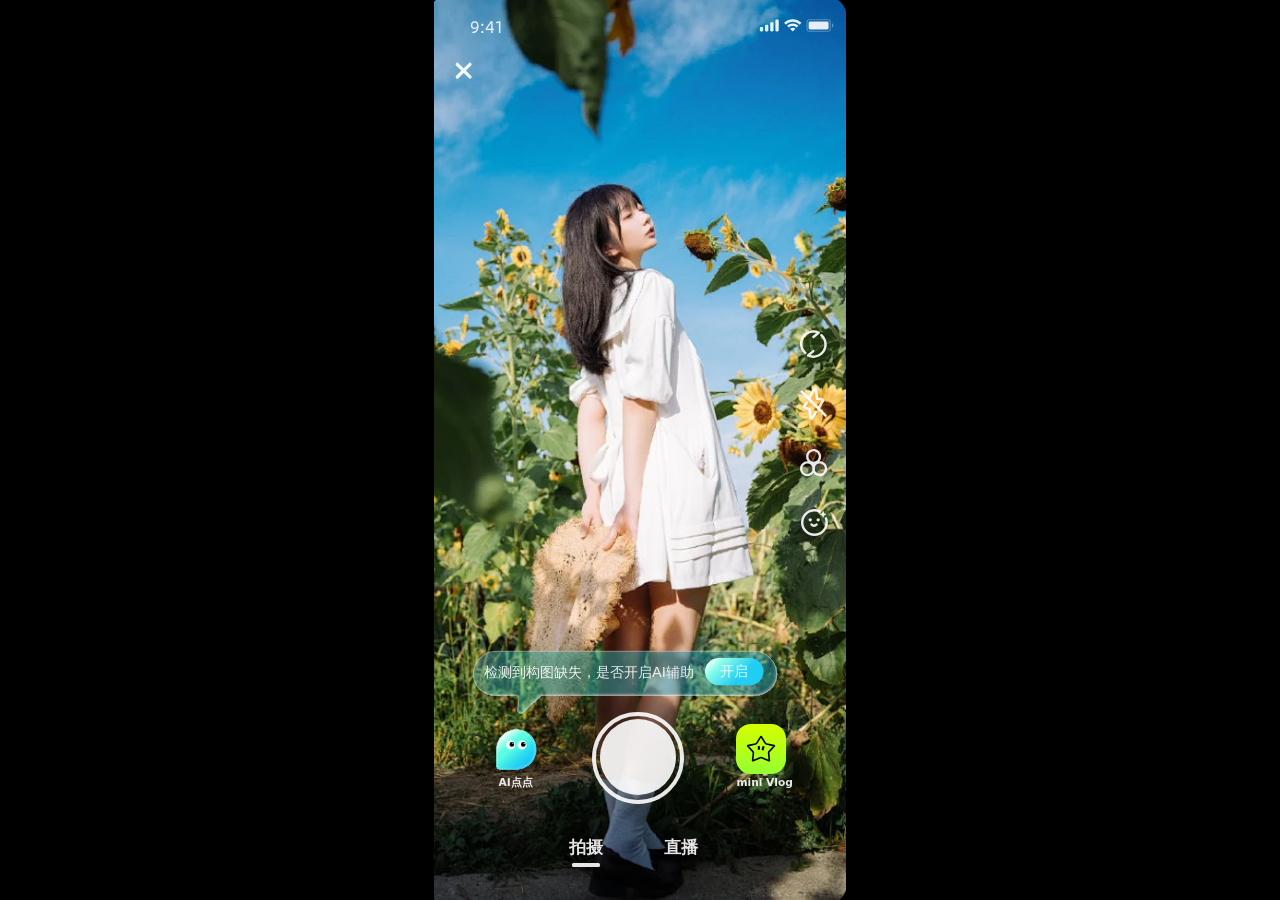
==== index.html @ e1fc2f05 "AI 点点移动端交互 Demo：拍摄构图辅助 + 视频封面编辑" ====
<!doctype html>
<html lang="zh-CN">
<head>
<meta charset="UTF-8" />
<meta name="viewport" content="width=device-width, initial-scale=1, viewport-fit=cover" />
<meta name="theme-color" content="#111918" />
<meta name="description" content="AI 点点，来自实际 Figma 设计的移动端构图辅助交互 Demo。" />
<title>AI 点点 · 把这一刻拍好</title>
<link rel="icon" href="./assets/icons/19-98.svg" type="image/svg+xml" />
<link rel="stylesheet" href="./src/styles/tokens.css" />
<link rel="stylesheet" href="./src/styles/app.css" />
<link rel="stylesheet" href="./src/styles/camera-design.css" />
<link rel="stylesheet" href="./src/styles/assist-design.css" />
<link rel="preload" href="./assets/figma/a25063dc1590114d04b2432fc040241452d833d8.png" as="image" />
<script type="module" src="./src/entry.js"></script>
<link rel="stylesheet" href="./src/styles/video-editor.css" />
</head>
<body>
<main id="app" class="camera-app" aria-label="AI 点点拍摄 Demo">
<div id="viewfinder" class="viewfinder">
<div id="scene-frame-outer" class="scene-frame"><div id="scene-frame-inner" class="scene-frame"><img id="scene" class="scene" src="./assets/figma/a25063dc1590114d04b2432fc040241452d833d8.png" alt="预置取景画面：向日葵花田中的白裙人物" />
<video id="camera-video" class="camera-video" autoplay muted playsinline hidden></video>
</div></div>
<div id="guide-layer" class="guide-layer" aria-hidden="true"></div>
<div id="scan-layer" class="scan-layer" aria-hidden="true" hidden></div>
</div>
<div id="ui" class="camera-ui"></div>
<div id="sheet-root"></div>
<div id="toast" class="toast" role="status" aria-live="polite"></div>
<div id="flash" class="capture-flash" hidden></div>
</main>
<noscript>此交互 Demo 需要启用 JavaScript。</noscript>
</body>
</html>
---- src/styles/tokens.css ----
:root {
 color-scheme:dark;
 --color-bg:#101413; --panel:#1a1a1a; --panel-raised:#282828;
 --text:#ffffffe5; --muted:#ffffff99; --subtle:#8d9390;
 --mint:#5afce2; --cyan:#1bc7f4;
 --ai-gradient:linear-gradient(135deg,#effff9 0%,#5afce2 38%,#30dded 65%,#0fbaf9 100%);
 --bubble-gradient:linear-gradient(108deg,#d6fef554 0%,#4af0e659 28%,#1bc7f459 100%);
 --safe-top:env(safe-area-inset-top,0px); --safe-bottom:env(safe-area-inset-bottom,0px);
 --font:"Alibaba PuHuiTi 2.0","PingFang SC","Microsoft YaHei",system-ui,sans-serif;
}
---- src/styles/app.css ----
*{box-sizing:border-box}html,body{margin:0;width:100%;height:100%;overflow:hidden;background:var(--color-bg);color:var(--text);font-family:var(--font);-webkit-font-smoothing:antialiased}
body{display:grid;place-items:center;background:#000}
button,a,input{-webkit-tap-highlight-color:transparent}button{font:inherit;color:inherit;cursor:pointer;border:0;background:none;touch-action:manipulation;user-select:none}button:disabled{opacity:.35;cursor:default}button:active:not(:disabled){filter:brightness(.84);transform:scale(.96)}button:focus-visible,a:focus-visible,input:focus-visible{outline:2px solid var(--mint);outline-offset:4px}a{color:inherit}button svg{flex-shrink:0;vertical-align:middle}button{transition:background .15s,opacity .15s,transform .15s}img{display:block}h1,h2,p{margin:0}button[hidden],[hidden]{display:none!important}
h1{font-size:52px;line-height:1.48;letter-spacing:2px;font-weight:500}

.round-button{width:44px;height:44px;display:grid;place-items:center;border-radius:50%;flex-shrink:0}


.asset-icon{display:inline-flex;position:relative;align-items:center;justify-content:center}.asset-icon img{flex-shrink:0}.ai-asset{width:44px;height:44px}.ai-asset img{transform:scale(1.45);width:27px;height:27px}.filter-asset img,.beauty-asset img{transform:scale(1.4);width:18px;height:18px}.vlog-asset{width:48px;height:48px}.vlog-asset img{width:33px;height:33px;transform:scale(1.38)}.tiny-ai{width:13px;height:13px;margin-right:3px}.tiny-ai img{width:10px;height:10px;transform:scale(1.2)}
.bottom-stack{position:absolute;bottom:0;left:0;right:0;z-index:6;display:flex;flex-direction:column}.capture-controls{padding:0 25px calc(var(--safe-bottom) + 12px);display:flex;flex-direction:column;position:relative;gap:10px}.assistant-area{align-self:flex-start;margin-left:4px;margin-bottom:9px;max-width:calc(100% - 4px);position:relative;min-height:47px}.assistant-bubble{font-size:12px;font-weight:500;line-height:1.6;padding:10px 10px 11px 12px;display:flex;gap:8px;align-items:center;min-height:44px;border:1px solid #ffffff95;border-radius:9px 9px 9px 2px;box-shadow:inset -1px -1px 3px #ffffff35,0 3px 14px #082e2840;background:var(--bubble-gradient),#0005;backdrop-filter:blur(9px);-webkit-backdrop-filter:blur(9px)}.assistant-bubble:after{content:"";position:absolute;left:25px;bottom:0;transform:translateY(5px) rotate(45deg);width:8px;height:8px;background:#48b5a1bb;border-right:1px solid #ffffff80;border-bottom:1px solid #ffffff80}.assistant-bubble strong{font-weight:500;margin-left:10px;font-variant-numeric:tabular-nums}.enable-button{background:var(--ai-gradient);border:1px solid #ffffff40;min-width:49px;min-height:32px;border-radius:18px;font-size:12px;color:#133d37;font-weight:600;flex-shrink:0;padding:0 11px}.bubble-close{align-self:stretch;min-width:28px;min-height:28px;display:grid;place-items:center;margin:-4px -2px -4px 0}.analysis-progress{height:2px;position:absolute;left:5px;right:5px;bottom:3px;background:#ffffff24;border-radius:2px;overflow:hidden}.analysis-progress i{display:block;height:100%;background:#d6fef5;transition:width .08s linear}.alignment-instruction{font-size:10px;line-height:1.6;max-width:245px;margin-top:11px;color:#e3f7f0;text-shadow:0 1px 3px #000}
.shutter-row{display:grid;grid-template-columns:1fr 1.5fr 1fr;align-items:center;justify-items:center;min-height:90px}.entry{min-width:56px;min-height:65px;display:flex;flex-direction:column;align-items:center;justify-content:center;gap:5px;font-size:10px;text-shadow:0 1px 5px #0008;position:relative}.entry.is-on:before{content:"";width:48px;height:48px;position:absolute;top:2px;border-radius:50%;box-shadow:0 0 25px #46f0d93d}.entry span:last-child{font-weight:600}.shutter{width:85px;height:85px;padding:6px;border:3px solid #ffffffe5;border-radius:50%;display:grid;place-items:center;filter:drop-shadow(0 2px 7px #0003)}.shutter-core{width:100%;height:100%;border-radius:50%;background:#ffffffe5;transition:border-radius .2s,transform .2s,background .2s}.shutter:active:not(:disabled) .shutter-core{transform:scale(.9)}.live-shutter .shutter-core{background:#f55a61}.live-shutter.is-live .shutter-core{border-radius:6px;transform:scale(.55)}
.recommendation-panel{background:var(--panel);border-top:1px solid #ffffff12;display:flex;flex-direction:column;padding:0 0 calc(var(--safe-bottom) + 8px);max-height:55dvh;overflow:hidden;border-radius:16px 16px 0 0}.panel-handle{height:3px;min-height:3px;width:26px;background:#ffffff30;align-self:center;margin:8px auto 0;border-radius:3px}.panel-heading{display:grid;grid-template-columns:44px 1fr 44px;align-items:center;padding:0 8px;height:46px;flex-shrink:0}.panel-back,.panel-close{height:44px;width:44px;border-radius:50%;display:grid;place-items:center;color:#a7a7a7}.panel-tabs{display:flex;height:46px;justify-content:space-around}.panel-tabs button{min-width:64px;font-size:14px;font-weight:600;color:var(--muted);position:relative}.panel-tabs button.active{color:var(--text)}.panel-tabs button.active:after{content:"";height:2px;position:absolute;bottom:4px;left:22px;right:22px;background:linear-gradient(90deg,#58fbe2,#21ccf1);border-radius:3px}.category-list{display:flex;flex-shrink:0;gap:8px;overflow-x:auto;padding:0 15px;scrollbar-width:none;overscroll-behavior-x:contain}.category-list::-webkit-scrollbar,.reference-list::-webkit-scrollbar{display:none}.category-list button{font-size:11px;color:#92908f;white-space:nowrap;min-height:44px;padding:0 4px;display:flex;align-items:center;flex-shrink:0}.category-list .selected{color:#71f0df}.reference-list{display:flex;gap:10px;overflow-x:auto;padding:3px 17px 6px;flex-shrink:0;scrollbar-width:none;overscroll-behavior-x:contain}.reference-card{width:62px;height:73px;min-width:62px;padding:2px;border:1.5px solid transparent;border-radius:8px;position:relative;overflow:hidden}.reference-card>img{width:100%;height:100%;object-fit:cover;border-radius:5px}.reference-card.selected{border-color:var(--mint);background:linear-gradient(135deg,#effffb,#45ece7,#1cc8f4)}.reference-title{position:absolute;bottom:3px;left:3px;right:3px;padding:13px 1px 3px;background:linear-gradient(transparent,#0009);font-size:9px;text-align:center;border-radius:0 0 5px 5px;letter-spacing:.3px}.selected-check{position:absolute;bottom:3px;right:3px;width:15px;height:15px;display:grid;place-items:center;background:var(--mint);color:#103b30;border-radius:4px 0 4px 0}.recommend-tag{position:absolute;top:3px;left:3px;background:#182b25c9;color:#c5fae7;border-radius:4px 0 4px 0;padding:2px 4px;font-size:8px}.panel-footer{display:flex;align-items:center;justify-content:space-between;gap:13px;padding:9px 17px 2px;min-height:61px;flex-shrink:0}.panel-footer p{font-size:10px;line-height:1.65;color:#a2aaa5;max-width:60%}.primary-button{min-height:42px;display:flex;align-items:center;justify-content:center;gap:8px;padding:0 17px;border-radius:24px;background:linear-gradient(120deg,#a4fbe7,#5afce2 43%,#21ccf1);color:#103c34;font-size:12px;font-weight:650;white-space:nowrap;flex-shrink:0}.primary-button:disabled{opacity:.3}.with-panel .capture-controls{padding-bottom:8px;gap:0}.with-panel .shutter-row{min-height:86px}.with-panel .assistant-area{margin-bottom:3px}.with-panel .shutter{width:78px;height:78px}.with-panel .entry{min-height:63px}.align-summary{padding:12px 20px 7px;display:flex;gap:13px;align-items:center}.align-option{font-size:11px;border:1px solid #5afce266;background:#5afce211;color:var(--mint);border-radius:6px;padding:6px 9px;white-space:nowrap}.align-summary p{font-size:11px;color:var(--muted);line-height:1.6}.alignment-value{font-size:11px;color:var(--muted)}.alignment-value b{font-weight:500;font-variant-numeric:tabular-nums;color:var(--mint);margin-left:6px}
.guide-layer{position:absolute;inset:17% 13% 27%;pointer-events:none}.guide-layer.preview-guide{bottom:48%;top:16%}.composition-guide{width:100%;height:100%;overflow:visible;filter:drop-shadow(0 1px 2px #082c2870)}.composition-guide g{stroke:#8cf7e5;stroke-width:1.2;fill:none;vector-effect:non-scaling-stroke}.composition-guide path,.composition-guide rect,.composition-guide circle,.composition-guide ellipse{vector-effect:non-scaling-stroke}.composition-guide .guide-dot{fill:#d4fff5;stroke:none}.pose-guide g{stroke-width:1.8}
.alignment-area{position:absolute;top:20%;left:15%;width:65%;height:27%;z-index:4}.align-target{position:absolute;left:61%;top:38%;transform:translate(-50%,-50%);width:54px;height:54px;border:1px dashed #e5fff4;border-radius:50%;display:grid;place-items:center;box-shadow:0 0 18px #3edcc64d}.align-target span{width:31px;height:31px;border:1px solid #79f4dc;border-radius:50%}.align-dot{position:absolute;left:28%;top:70%;transform:translate(-50%,-50%);height:48px;width:48px;border-radius:50%;touch-action:none;background:radial-gradient(circle,#d8fff6 0 10%,#5afce2 11% 20%,#5afce230 22% 50%,transparent 53%);filter:drop-shadow(0 0 9px #4af0e6)}.align-dot:active{transform:translate(-50%,-50%)!important}.drag-hint{position:absolute;left:50%;top:100%;transform:translateX(-50%);font-size:10px;white-space:nowrap;text-shadow:0 1px 4px #000;background:#0b28236e;padding:6px 10px;border-radius:20px}
.countdown{position:absolute;top:36%;left:0;right:0;text-align:center;font-size:90px;font-weight:200;text-shadow:0 3px 24px #0005;z-index:10}
.live-preview-label,.live-indicator{position:absolute;top:calc(var(--safe-top) + 70px);left:50%;transform:translateX(-50%);font-size:10px;white-space:nowrap;background:#12241a88;border:1px solid #ffffff20;border-radius:20px;padding:7px 11px;display:flex;gap:7px;align-items:center}.live-indicator i{width:5px;height:5px;border-radius:50%;background:#ff6c77;animation:blink 1.8s infinite}.live-indicator time{font-variant-numeric:tabular-nums;letter-spacing:1px}.live-indicator{background:#511d2388}
.sheet-backdrop{position:absolute;inset:0;background:#0007;backdrop-filter:blur(5px);-webkit-backdrop-filter:blur(5px);z-index:20}.bottom-sheet{position:absolute;bottom:0;left:0;right:0;z-index:21;border-radius:22px 22px 0 0;background:#1a221f;border:1px solid #ffffff15;max-height:86%;display:flex;flex-direction:column;padding:0 20px calc(var(--safe-bottom) + 24px);box-shadow:0 -12px 70px #0004;animation:sheet-in .22s ease-out}.sheet-heading{display:flex;justify-content:space-between;align-items:center;margin-top:8px;gap:10px;flex-shrink:0}.sheet-heading h2{font-size:18px;font-weight:550;letter-spacing:.5px}.sheet-heading .round-button{margin-right:-8px;color:#a0ada5}.sheet-content{overflow-y:auto;overscroll-behavior:contain;padding:10px 0 3px}.sheet-content>p{font-size:12px;color:#a9b7ad;line-height:1.9;margin-bottom:15px}.source-options{display:grid;gap:10px}.source-option{display:flex;align-items:center;gap:15px;text-align:left;padding:16px;background:#ffffff07;border:1px solid #ffffff14;border-radius:12px;min-height:75px}.source-option>svg{color:#90e9d4}.source-option span{font-size:14px}.source-option small{display:block;color:#84998b;font-size:10px;margin-top:6px}.sheet-note{font-size:11px!important;color:#83988a!important;line-height:1.8!important;margin-top:15px;margin-bottom:0!important}.notice{font-size:12px;line-height:1.8;padding:15px;background:#5afce20a;border:1px solid #5afce21a;border-radius:10px;color:#a6c2b3}.notice b{font-size:12px;font-weight:500;color:#c0e9d6}.notice p{font-size:11px;margin-top:6px;line-height:1.9}.help-steps{margin:8px 0 22px;padding-left:22px;font-size:12px;color:#c7d8ce;line-height:2.5}.sheet-actions{display:flex;gap:10px;margin-top:24px}.secondary-button{min-height:44px;padding:0 18px;border:1px solid #ffffff25;border-radius:24px;font-size:12px;color:#b8c7bd}.full-width{width:100%;margin-top:18px}.filter-options{display:flex;gap:12px}.filter-options button{flex:1;padding:8px;border:1px solid #ffffff20;border-radius:10px;font-size:12px}.filter-options button.selected{border-color:var(--mint);background:#5afce210;color:var(--mint)}.filter-preview{display:block;background:url('./assets/figma/a25063dc1590114d04b2432fc040241452d833d8.png') center 34%/cover;height:100px;border-radius:6px;margin-bottom:10px}.filter-preview.warm{filter:sepia(.18) saturate(1.12) brightness(1.03)}.filter-preview.mono{filter:grayscale(1) contrast(1.08)}.range-label{display:flex;justify-content:space-between;font-size:12px;color:#bed3c5;margin:10px 0 17px}.range-label output{color:var(--mint)}input[type=range]{width:100%;height:44px;accent-color:var(--mint);margin:0;touch-action:pan-x}.photo-grid{display:grid;grid-template-columns:1fr 1fr;gap:12px}.photo-card{background:#ffffff07;position:relative;border-radius:9px;overflow:hidden;padding-bottom:8px}.photo-card>img{width:100%;aspect-ratio:3/4;object-fit:cover}.photo-card>span{display:block;font-size:9px;color:#97b0a0;padding:9px 9px 7px}.photo-card>a{display:flex;justify-content:center;gap:6px;align-items:center;font-size:11px;text-decoration:none;color:var(--mint);min-height:35px}.empty-gallery{display:flex;flex-direction:column;align-items:center;padding:27px 0 35px;color:#698775;gap:14px}.empty-gallery p{color:#c4d5ca;font-size:14px}.empty-gallery small{font-size:11px}
.toast{position:absolute;z-index:40;bottom:calc(var(--safe-bottom) + 203px);left:50%;transform:translate(-50%,8px);width:max-content;max-width:calc(100% - 36px);font-size:12px;line-height:1.7;padding:11px 16px;border-radius:12px;background:#101d17ed;box-shadow:0 4px 25px #0005;border:1px solid #ffffff1c;color:#d9f4e6;pointer-events:none;opacity:0;transition:opacity .2s,transform .2s;text-align:center}.toast.visible{opacity:1;transform:translate(-50%,0)}.capture-flash{position:absolute;inset:0;background:#fff;pointer-events:none;z-index:35;animation:flash .16s ease-out}
@keyframes blink{50%{opacity:.35}}@keyframes sheet-in{from{transform:translateY(25px);opacity:.3}to{transform:translateY(0);opacity:1}}@keyframes flash{from{opacity:.8}to{opacity:0}}
@media(max-width:900px){body{background:#101413}}
@media(max-height:700px){.capture-controls{padding-bottom:calc(var(--safe-bottom) + 5px);gap:5px}.shutter-row{min-height:77px}.shutter{width:73px;height:73px}.assistant-area{margin-bottom:2px}.assistant-bubble{padding:7px 8px 8px 10px;min-height:38px;font-size:11px}.reference-card{height:62px;width:57px;min-width:57px}.panel-footer{min-height:53px;padding-top:5px}.category-list button{min-height:38px}.panel-heading,.panel-tabs{height:42px}.with-panel .shutter-row{min-height:72px}.with-panel .shutter{width:66px;height:66px}.entry{gap:1px;min-height:59px}.alignment-area{top:17%;height:24%}h1{font-size:42px}}
@media(max-width:350px){.capture-controls{padding-left:17px;padding-right:17px}.assistant-bubble{font-size:10.5px;gap:5px}.enable-button{padding:0 9px;min-width:43px}.panel-footer{gap:8px;padding-left:14px;padding-right:14px}.panel-footer p{font-size:9px}.primary-button{font-size:11px;padding:0 13px}}
@media(orientation:landscape) and (max-height:500px){.capture-controls{gap:0;padding-bottom:5px}.assistant-area{display:none}.shutter-row{min-height:64px}.shutter{height:60px;width:60px}.recommendation-panel{max-height:48dvh;overflow-y:auto}.panel-footer{min-height:48px}.guide-layer{inset:15% 20% 32%}.reference-card{height:50px;min-width:50px;width:50px}.category-list button{min-height:34px}.panel-heading,.panel-tabs{height:35px}.with-panel .shutter-row{min-height:61px}}
@media(prefers-reduced-motion:reduce){*,*:before,*:after{animation-duration:.01ms!important;animation-iteration-count:1!important;transition-duration:.01ms!important;scroll-behavior:auto!important}}

/* Touch targets can exceed the original artwork without enlarging the icon. */
.bubble-close{min-width:36px;min-height:44px}.enable-button{min-height:40px}
---- src/styles/camera-design.css ----
/* Main camera geometry comes ONLY from src/design/camera-layout.js.
   --du is one design pixel in CSS pixels. Hit areas may extend beyond artwork. */
body {
  display: grid;
  place-items: center;
  background: #000;
  gap: 0;
}
.camera-app {
  width: min(100vw, calc(100dvh * 264.3290710449219 / 576.4695434570312));
  height: auto;
  aspect-ratio: 264.3290710449219 / 576.4695434570312;
  max-width: none;
  position: relative;
  isolation: isolate;
  overflow: hidden;
  flex: none;
  border-radius: 0;
  box-shadow: none;
  background: #000;
  --du: 1px;
  --design-scale: 1;
  --bottom-lift: max(0px, calc(var(--safe-bottom) - var(--bottom-reserve, 0px)));
}
.camera-ui, .viewfinder, .main-camera-design {
  position: absolute;
  inset: 0;
}
.viewfinder { overflow: hidden; }
.scene-frame {
  position: absolute;
  left: calc(var(--x) * var(--du));
  top: calc(var(--y) * var(--du));
  width: calc(var(--w) * var(--du));
  height: calc(var(--h) * var(--du));
  overflow: hidden;
}
#scene-frame-outer { border-radius: calc(13.660417556762695 * var(--du)); }
#scene-frame-inner { border-radius: calc(13.796182632446289 * var(--du)); }
.scene, .camera-video {
  position: absolute;
  left: calc(var(--x) * var(--du));
  top: calc(var(--y) * var(--du));
  width: calc(var(--w) * var(--du));
  height: calc(var(--h) * var(--du));
  right: auto;
  bottom: auto;
  object-fit: cover;
  object-position: center;
  transition: filter .2s, transform 1.2s;
}
.scene.generated-scene { transform: scale(1.48); }
.design-box {
  display: block;
  position: absolute;
  left: calc(var(--x) * var(--du));
  top: calc(var(--y) * var(--du));
  width: calc(var(--w) * var(--du));
  height: calc(var(--h) * var(--du));
}
.design-hit {
  position: absolute;
  --center-x: calc(var(--cx) * var(--du));
  --center-y: calc(var(--cy) * var(--du));
  --hit-w: max(44px, calc(var(--w) * var(--du)));
  --hit-h: max(44px, calc(var(--h) * var(--du)));
  --hit-left: clamp(0px, calc(var(--center-x) - var(--hit-w) / 2), calc(var(--canvas-w) - var(--hit-w)));
  --hit-top: clamp(0px, calc(var(--center-y) - var(--hit-h) / 2), calc(var(--canvas-h) - var(--hit-h)));
  left: var(--hit-left);
  top: var(--hit-top);
  width: var(--hit-w);
  height: var(--hit-h);
  padding: 0;
  min-width: 0;
  border: 0;
  border-radius: 0;
  background: none;
  transform: none;
}
.design-hit:active:not(:disabled) { transform: none; }
.design-hit > .design-art {
  left: calc(var(--center-x) - var(--hit-left) + var(--x) * var(--du));
  top: calc(var(--center-y) - var(--hit-top) + var(--y) * var(--du));
  pointer-events: none;
}
.design-art img, .design-entry-art img, .design-bubble-art img {
  position: absolute;
  left: 0;
  top: 0;
  max-width: none;
  transform: scale(var(--design-scale));
  transform-origin: top left;
}
/* Native SVG dimensions are untouched: each asset is scaled at its own slot. */
.design-header, .design-tools { position: static; }
.design-header .design-hit { --center-y: max(calc(var(--cy) * var(--du)), calc(var(--safe-top) + 22px)); }
.design-label {
  font-family: var(--font);
  font-size: calc(var(--font-size) * var(--du));
  line-height: 1.43;
  letter-spacing: 0;
  font-weight: 600;
  color: #ffffffe5;
  white-space: nowrap;
  text-align: left;
  pointer-events: none;
}
.design-prompt > .design-label { font-weight: 500; }
.design-prompt { position: static; }
.design-prompt .design-bubble-art { pointer-events: none; }
.design-enable { z-index: 6; }
.design-enable-label { z-index: 7; line-height: 1.0625; }
.design-entry {
  padding: 0;
  background: none;
  border: 0;
  border-radius: 0;
  min-width: 44px;
  min-height: 44px;
  z-index: 6;
}
.design-entry-art { pointer-events: none; }
.design-shutter {
  padding: 0;
  background: none;
  border: calc(2.732083559036255 * var(--du)) solid #ffffffe5;
  border-radius: 50%;
  z-index: 6;
}
.design-shutter-core {
  /* A border does not move the child coordinate origin. Compensate for it here. */
  left: calc((var(--x) - 2.732083559036255) * var(--du));
  top: calc((var(--y) - 2.732083559036255) * var(--du));
  background: #ffffffe5;
  border-radius: 50%;
}
.design-shutter.live-shutter .design-shutter-core { background: #f55a61; }
.design-shutter.is-live .design-shutter-core { border-radius: 8%; transform: scale(.55); }
.design-modes { position: absolute; inset: 0; pointer-events: none; transform: translateY(calc(-1 * var(--bottom-lift))); }
.design-mode { font-size: calc(10.92833423614502 * var(--du)); font-weight: 600; color: #ffffffe5; pointer-events: auto; z-index: 6; }
.design-mode-indicator { background: #ffffffe5; border-radius: calc(1.039205551147461 * var(--du)); }
.design-assistant-dynamic { position: absolute; left: calc(var(--x) * var(--du)); top: calc(var(--y) * var(--du)); max-width: 85%; width: max-content; }
.design-assistant-dynamic .assistant-area { margin: 0; min-height: 0; }
.design-assistant-dynamic .assistant-bubble { font-weight: 500; }
@media (prefers-reduced-motion: reduce) {
  .scene, .camera-video { transition: none; }
}

.design-mode { display: grid; place-items: center; line-height: calc(15 * var(--du)); }
.design-mode > span { display: block; height: calc(15 * var(--du)); line-height: calc(15 * var(--du)); }

/* Scanning is the same camera view, with its own Figma 19:207 geometry. */
.scan-layer { position:absolute; inset:0; pointer-events:none; }
.design-scan-gradient img, .design-scan-points img {
 position:absolute; max-width:none; transform:scale(var(--design-scale)); transform-origin:top left;
}
.design-scan-points img {
 /* The Figma SVG export includes the source layer-blur outside the group bounds. */
 left:calc(-4.166427135467529 * var(--du)); top:calc(-4.166427135467529 * var(--du));
}
.design-scanning-prompt { position:static; }
.design-scanning-prompt .design-bubble-art { pointer-events:none; }
.design-scanning-prompt .scan-label { font-weight:500; }
.design-scanning-prompt [data-design="scanProgress"] { font-variant-numeric:tabular-nums; }
.main-camera-design[data-design-stage="scanning"] button:disabled { opacity:1; }

/* Animate the original Figma gradient itself; no separate scanning line. */
.design-scan-gradient { overflow:hidden; }
#app[data-stage="scanning"] .design-scan-gradient img {
 animation:scan-gradient-flow 2.2s ease-in-out infinite;
}
@keyframes scan-gradient-flow {
 0% { top:-100%; opacity:0; }
 15% { opacity:1; }
 75% { top:0; opacity:1; }
 100% { top:0; opacity:0; }
}
@media (prefers-reduced-motion:reduce) {
 #app[data-stage="scanning"] .design-scan-gradient img { animation:none; top:0; opacity:.7; }
}

.design-status { position:absolute; left:calc(var(--status-x) * var(--du)); top:var(--safe-top,0px); pointer-events:none; z-index:9; }
.design-status img { position:absolute; max-width:none; transform:scale(var(--design-scale)); transform-origin:top left; }
---- src/styles/assist-design.css ----
/* Only the four audited assistance states use these rules. */
.assist-camera { position:absolute; inset:0; overflow:hidden; }
.assist-layer { pointer-events:none; }
.assist-art img { position:absolute; left:calc(var(--paint-x,0) * var(--du)); top:calc(var(--paint-y,0) * var(--du)); max-width:none; transform:scale(var(--design-scale)); transform-origin:top left; }
.assist-text { font-family:var(--font); font-size:calc(var(--font-size) * var(--du)); font-weight:var(--text-weight,500); color:var(--text-color,#ffffffe5); line-height:1.43; white-space:nowrap; }
.assist-control { z-index:5; }
.assist-control > .assist-layer { left:calc(var(--center-x) - var(--hit-left) + var(--x) * var(--du)); top:calc(var(--center-y) - var(--hit-top) + var(--y) * var(--du)); }
.assist-control:active:not(:disabled) { transform:none; }
.assist-camera button:disabled { opacity:1; }
.assist-camera header,.assist-camera nav,.assist-panel,.assist-alignment { position:static; }
.assist-entry { padding:0; border:0; background:none; min-width:44px; min-height:44px; z-index:4; }
.assist-shutter { padding:0; border:calc(2.732083559036255 * var(--du)) solid #ffffffe5; border-radius:50%; background:none; z-index:4; }
.assist-shutter-core { left:calc((var(--x) - 2.732083559036255) * var(--du)); top:calc((var(--y) - 2.732083559036255) * var(--du)); background:#ffffffe5; border-radius:50%; }
.assist-shutter:active:not(:disabled) { transform:none; }
.assist-shutter:active:not(:disabled) .assist-shutter-core { filter:brightness(.85); }
.assist-panel-bg { background:#000; z-index:1; }
.assist-tab-indicator { background:linear-gradient(140deg,#effffb,#45ece7,#1cc8f4); border-radius:calc(1.039205551147461 * var(--du)); z-index:3; }
.assist-smart-pill { border-radius:calc(7.162046432495117 * var(--du)); background:#282828; z-index:2; }
.assist-panel [data-figma-node="19:395"],.assist-panel [data-figma-node="19:492"] { z-index:3; }
.assist-tab,.assist-category { z-index:4; }
.assist-tab[aria-selected="false"] .assist-text { color:#ffffff99; }
.assist-tab[aria-selected="true"] .assist-text { color:#ffffffe5; }
.assist-category .assist-text { color:#7a7979; }
.assist-category.selected .assist-text { background:linear-gradient(101deg,#ebfefa,#59fbe2,#23cdf1); -webkit-background-clip:text; background-clip:text; color:transparent; }
.assist-reference-art,.assist-none-art { border-radius:calc(var(--radius,7.805952548980713) * var(--du)); background:#1a1a1a; }
.assist-reference-art img { width:100%; height:100%; object-fit:cover; border-radius:inherit; }
.assist-reference-art.svg-crop { overflow:hidden; }
.assist-reference-art.svg-crop img { position:absolute; width:auto; height:auto; max-width:none; transform:scale(var(--design-scale)); transform-origin:top left; }
.assist-reference-art.selected::after { content:""; position:absolute; inset:calc(-1.0245312452316284 * var(--du)); border:calc(1.0245312452316284 * var(--du)) solid #45ece7; border-radius:calc(8.830483794212341 * var(--du)); }
.assist-none-art .assist-art img { max-width:none; }
.assist-align-dot { touch-action:none; }
.assist-live-dim { box-shadow:0 0 0 200vmax #0008; }
.assist-sr-only { position:absolute; width:1px; height:1px; overflow:hidden; clip:rect(0,0,0,0); white-space:nowrap; }
.camera-app[data-stage="ready"] .scene.generated-scene { transform:none; }

.assist-camera > header .assist-control { --center-y:max(calc(var(--cy) * var(--du)), calc(var(--safe-top) + 22px)); }
.assist-camera .assist-panel { position:absolute; inset:0; --assist-panel-lift:max(0px,calc(var(--safe-bottom) - var(--panel-reserve))); transform:translateY(calc(-1 * var(--assist-panel-lift))); pointer-events:none; }
.assist-panel button { pointer-events:auto; }

/* Dense source category row: use neighbouring label spacing, with 44px height. */
.assist-category { --hit-w:calc((var(--w) + 8) * var(--du)); }
.assist-category[data-value="smart"] { --hit-w:max(44px,calc(var(--w) * var(--du))); }

/* Rotate the original arrow and stretch its original dashed connector between the two dots. */
.assist-direction { position:absolute; left:calc(var(--tip-x) * var(--du)); top:calc(var(--tip-y) * var(--du)); transform:rotate(var(--direction-angle)); transform-origin:0 0; pointer-events:none; }
.assist-direction img { position:absolute; max-width:none; transform-origin:top left; }
.assist-direction-arrow img { left:calc(-5.03853 * var(--du)); top:calc(-1.03555 * var(--du)); transform:scale(var(--design-scale)); }
.assist-direction-line { position:absolute; left:calc(-0.853776 * var(--du)); top:0; width:calc(1.707552 * var(--du)); height:calc(var(--line-length) * var(--du)); background:repeating-linear-gradient(to bottom,#00daf6 0 calc(3.415104 * var(--du)),transparent calc(3.415104 * var(--du)) calc(6.830208 * var(--du))); }

.assist-preview-collapse:active { transform:none!important; }
.assist-preview-collapse { position:absolute; inset:0 0 calc(100% - 475 * var(--du)); border:0; background:transparent; z-index:0; }
.collapsed-assist { position:absolute; inset:0; }
.collapsed-template,.collapsed-template-close { padding:0; border:0; background:transparent; z-index:6; }
.collapsed-template img,.collapsed-template-close img { position:absolute; left:0; top:0; max-width:none; transform:scale(calc(var(--design-scale) * .9207865256)); transform-origin:top left; }
.collapsed-template img { left:calc(-.9072000384 * .9207865256 * var(--du)); top:calc(-.9072000384 * .9207865256 * var(--du)); }
.collapsed-template-close::before { content:"";position:absolute;inset:-10px; }

.collapsed-template { border:calc(.9072000384 * .9207865256 * var(--du)) solid #45ece7; border-radius:calc(2.41920018196 * .9207865256 * var(--du)); }
.collapsed-template .collapsed-selected-image { left:0;top:0;width:100%;height:100%;object-fit:cover;transform:none;border-radius:inherit; }
---- src/styles/video-editor.css ----
#video-editor-root{position:relative;overflow:hidden;background:#000;isolation:isolate;max-width:100vw;max-height:100dvh}
.video-editor{position:absolute;inset:0;overflow:hidden;background:#000}
.editor-layer{position:absolute;pointer-events:none;box-sizing:border-box}
.editor-layer img{position:absolute;max-width:none;transform:scale(var(--editor-scale));transform-origin:top left}
.editor-text{font-family:var(--font);line-height:1.35;white-space:pre-wrap;overflow:hidden}
.editor-hit{position:absolute;left:calc(var(--hx) * var(--eu) - max(44px,var(--hw) * var(--eu))/2);top:calc(var(--hy) * var(--eu) - max(44px,var(--hh) * var(--eu))/2);width:max(44px,calc(var(--hw) * var(--eu)));height:max(44px,calc(var(--hh) * var(--eu)));background:transparent;border:0;padding:0;z-index:5}
.editor-hit:active{background:#ffffff12;transform:none}
.editor-prompt{pointer-events:auto;background:transparent;border:0;color:#eee;padding:0;z-index:6;outline:none!important;font-family:var(--font)}
.editor-prompt::placeholder{color:#777}
.editor-thinking{animation:editor-think 1.1s ease-in-out infinite}
.editor-pause{display:flex;justify-content:space-between;padding:1px 2px}
.editor-pause i{display:block;width:30%;height:100%;background:#fff;border-radius:1px}
.editor-sr-status{position:absolute;width:1px;height:1px;overflow:hidden;clip:rect(0,0,0,0)}
@keyframes editor-think{50%{opacity:.35}}
@media(prefers-reduced-motion:reduce){.editor-thinking{animation:none}}
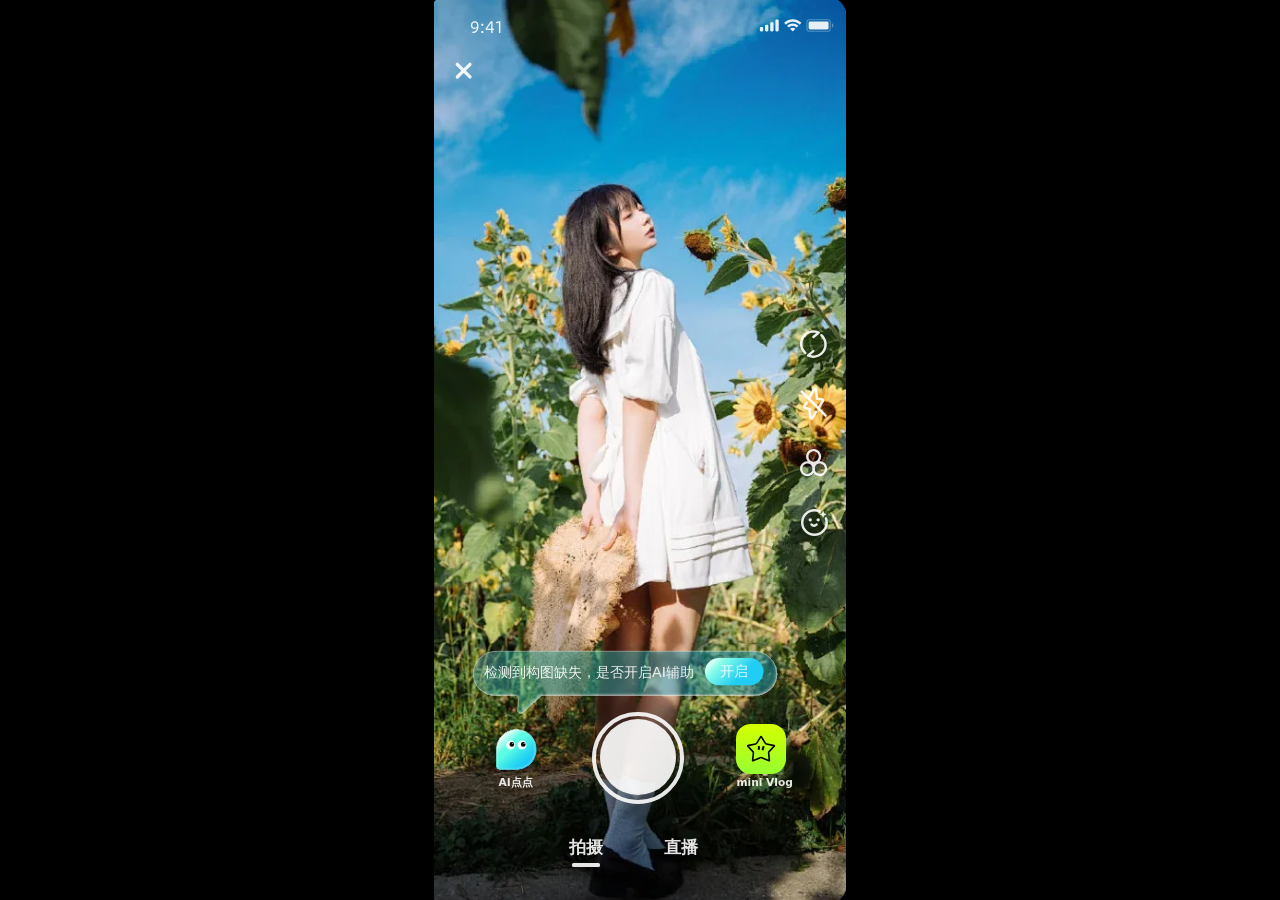
==== commit 38e5feae: "优化加载性能：内嵌位图 SVG 与 PNG 全部转为 WebP，站点体积 39MB → 3MB" ====
--- a/index.html
+++ b/index.html
@@ -11,14 +11,14 @@
 <link rel="stylesheet" href="./src/styles/app.css" />
 <link rel="stylesheet" href="./src/styles/camera-design.css" />
 <link rel="stylesheet" href="./src/styles/assist-design.css" />
-<link rel="preload" href="./assets/figma/a25063dc1590114d04b2432fc040241452d833d8.png" as="image" />
+<link rel="preload" href="./assets/figma/a25063dc1590114d04b2432fc040241452d833d8.webp" as="image" />
 <script type="module" src="./src/entry.js"></script>
 <link rel="stylesheet" href="./src/styles/video-editor.css" />
 </head>
 <body>
 <main id="app" class="camera-app" aria-label="AI 点点拍摄 Demo">
 <div id="viewfinder" class="viewfinder">
-<div id="scene-frame-outer" class="scene-frame"><div id="scene-frame-inner" class="scene-frame"><img id="scene" class="scene" src="./assets/figma/a25063dc1590114d04b2432fc040241452d833d8.png" alt="预置取景画面：向日葵花田中的白裙人物" />
+<div id="scene-frame-outer" class="scene-frame"><div id="scene-frame-inner" class="scene-frame"><img id="scene" class="scene" src="./assets/figma/a25063dc1590114d04b2432fc040241452d833d8.webp" alt="预置取景画面：向日葵花田中的白裙人物" />
 <video id="camera-video" class="camera-video" autoplay muted playsinline hidden></video>
 </div></div>
 <div id="guide-layer" class="guide-layer" aria-hidden="true"></div>
--- a/src/styles/app.css
+++ b/src/styles/app.css
@@ -14,7 +14,7 @@
 .alignment-area{position:absolute;top:20%;left:15%;width:65%;height:27%;z-index:4}.align-target{position:absolute;left:61%;top:38%;transform:translate(-50%,-50%);width:54px;height:54px;border:1px dashed #e5fff4;border-radius:50%;display:grid;place-items:center;box-shadow:0 0 18px #3edcc64d}.align-target span{width:31px;height:31px;border:1px solid #79f4dc;border-radius:50%}.align-dot{position:absolute;left:28%;top:70%;transform:translate(-50%,-50%);height:48px;width:48px;border-radius:50%;touch-action:none;background:radial-gradient(circle,#d8fff6 0 10%,#5afce2 11% 20%,#5afce230 22% 50%,transparent 53%);filter:drop-shadow(0 0 9px #4af0e6)}.align-dot:active{transform:translate(-50%,-50%)!important}.drag-hint{position:absolute;left:50%;top:100%;transform:translateX(-50%);font-size:10px;white-space:nowrap;text-shadow:0 1px 4px #000;background:#0b28236e;padding:6px 10px;border-radius:20px}
 .countdown{position:absolute;top:36%;left:0;right:0;text-align:center;font-size:90px;font-weight:200;text-shadow:0 3px 24px #0005;z-index:10}
 .live-preview-label,.live-indicator{position:absolute;top:calc(var(--safe-top) + 70px);left:50%;transform:translateX(-50%);font-size:10px;white-space:nowrap;background:#12241a88;border:1px solid #ffffff20;border-radius:20px;padding:7px 11px;display:flex;gap:7px;align-items:center}.live-indicator i{width:5px;height:5px;border-radius:50%;background:#ff6c77;animation:blink 1.8s infinite}.live-indicator time{font-variant-numeric:tabular-nums;letter-spacing:1px}.live-indicator{background:#511d2388}
-.sheet-backdrop{position:absolute;inset:0;background:#0007;backdrop-filter:blur(5px);-webkit-backdrop-filter:blur(5px);z-index:20}.bottom-sheet{position:absolute;bottom:0;left:0;right:0;z-index:21;border-radius:22px 22px 0 0;background:#1a221f;border:1px solid #ffffff15;max-height:86%;display:flex;flex-direction:column;padding:0 20px calc(var(--safe-bottom) + 24px);box-shadow:0 -12px 70px #0004;animation:sheet-in .22s ease-out}.sheet-heading{display:flex;justify-content:space-between;align-items:center;margin-top:8px;gap:10px;flex-shrink:0}.sheet-heading h2{font-size:18px;font-weight:550;letter-spacing:.5px}.sheet-heading .round-button{margin-right:-8px;color:#a0ada5}.sheet-content{overflow-y:auto;overscroll-behavior:contain;padding:10px 0 3px}.sheet-content>p{font-size:12px;color:#a9b7ad;line-height:1.9;margin-bottom:15px}.source-options{display:grid;gap:10px}.source-option{display:flex;align-items:center;gap:15px;text-align:left;padding:16px;background:#ffffff07;border:1px solid #ffffff14;border-radius:12px;min-height:75px}.source-option>svg{color:#90e9d4}.source-option span{font-size:14px}.source-option small{display:block;color:#84998b;font-size:10px;margin-top:6px}.sheet-note{font-size:11px!important;color:#83988a!important;line-height:1.8!important;margin-top:15px;margin-bottom:0!important}.notice{font-size:12px;line-height:1.8;padding:15px;background:#5afce20a;border:1px solid #5afce21a;border-radius:10px;color:#a6c2b3}.notice b{font-size:12px;font-weight:500;color:#c0e9d6}.notice p{font-size:11px;margin-top:6px;line-height:1.9}.help-steps{margin:8px 0 22px;padding-left:22px;font-size:12px;color:#c7d8ce;line-height:2.5}.sheet-actions{display:flex;gap:10px;margin-top:24px}.secondary-button{min-height:44px;padding:0 18px;border:1px solid #ffffff25;border-radius:24px;font-size:12px;color:#b8c7bd}.full-width{width:100%;margin-top:18px}.filter-options{display:flex;gap:12px}.filter-options button{flex:1;padding:8px;border:1px solid #ffffff20;border-radius:10px;font-size:12px}.filter-options button.selected{border-color:var(--mint);background:#5afce210;color:var(--mint)}.filter-preview{display:block;background:url('./assets/figma/a25063dc1590114d04b2432fc040241452d833d8.png') center 34%/cover;height:100px;border-radius:6px;margin-bottom:10px}.filter-preview.warm{filter:sepia(.18) saturate(1.12) brightness(1.03)}.filter-preview.mono{filter:grayscale(1) contrast(1.08)}.range-label{display:flex;justify-content:space-between;font-size:12px;color:#bed3c5;margin:10px 0 17px}.range-label output{color:var(--mint)}input[type=range]{width:100%;height:44px;accent-color:var(--mint);margin:0;touch-action:pan-x}.photo-grid{display:grid;grid-template-columns:1fr 1fr;gap:12px}.photo-card{background:#ffffff07;position:relative;border-radius:9px;overflow:hidden;padding-bottom:8px}.photo-card>img{width:100%;aspect-ratio:3/4;object-fit:cover}.photo-card>span{display:block;font-size:9px;color:#97b0a0;padding:9px 9px 7px}.photo-card>a{display:flex;justify-content:center;gap:6px;align-items:center;font-size:11px;text-decoration:none;color:var(--mint);min-height:35px}.empty-gallery{display:flex;flex-direction:column;align-items:center;padding:27px 0 35px;color:#698775;gap:14px}.empty-gallery p{color:#c4d5ca;font-size:14px}.empty-gallery small{font-size:11px}
+.sheet-backdrop{position:absolute;inset:0;background:#0007;backdrop-filter:blur(5px);-webkit-backdrop-filter:blur(5px);z-index:20}.bottom-sheet{position:absolute;bottom:0;left:0;right:0;z-index:21;border-radius:22px 22px 0 0;background:#1a221f;border:1px solid #ffffff15;max-height:86%;display:flex;flex-direction:column;padding:0 20px calc(var(--safe-bottom) + 24px);box-shadow:0 -12px 70px #0004;animation:sheet-in .22s ease-out}.sheet-heading{display:flex;justify-content:space-between;align-items:center;margin-top:8px;gap:10px;flex-shrink:0}.sheet-heading h2{font-size:18px;font-weight:550;letter-spacing:.5px}.sheet-heading .round-button{margin-right:-8px;color:#a0ada5}.sheet-content{overflow-y:auto;overscroll-behavior:contain;padding:10px 0 3px}.sheet-content>p{font-size:12px;color:#a9b7ad;line-height:1.9;margin-bottom:15px}.source-options{display:grid;gap:10px}.source-option{display:flex;align-items:center;gap:15px;text-align:left;padding:16px;background:#ffffff07;border:1px solid #ffffff14;border-radius:12px;min-height:75px}.source-option>svg{color:#90e9d4}.source-option span{font-size:14px}.source-option small{display:block;color:#84998b;font-size:10px;margin-top:6px}.sheet-note{font-size:11px!important;color:#83988a!important;line-height:1.8!important;margin-top:15px;margin-bottom:0!important}.notice{font-size:12px;line-height:1.8;padding:15px;background:#5afce20a;border:1px solid #5afce21a;border-radius:10px;color:#a6c2b3}.notice b{font-size:12px;font-weight:500;color:#c0e9d6}.notice p{font-size:11px;margin-top:6px;line-height:1.9}.help-steps{margin:8px 0 22px;padding-left:22px;font-size:12px;color:#c7d8ce;line-height:2.5}.sheet-actions{display:flex;gap:10px;margin-top:24px}.secondary-button{min-height:44px;padding:0 18px;border:1px solid #ffffff25;border-radius:24px;font-size:12px;color:#b8c7bd}.full-width{width:100%;margin-top:18px}.filter-options{display:flex;gap:12px}.filter-options button{flex:1;padding:8px;border:1px solid #ffffff20;border-radius:10px;font-size:12px}.filter-options button.selected{border-color:var(--mint);background:#5afce210;color:var(--mint)}.filter-preview{display:block;background:url('./assets/figma/a25063dc1590114d04b2432fc040241452d833d8.webp') center 34%/cover;height:100px;border-radius:6px;margin-bottom:10px}.filter-preview.warm{filter:sepia(.18) saturate(1.12) brightness(1.03)}.filter-preview.mono{filter:grayscale(1) contrast(1.08)}.range-label{display:flex;justify-content:space-between;font-size:12px;color:#bed3c5;margin:10px 0 17px}.range-label output{color:var(--mint)}input[type=range]{width:100%;height:44px;accent-color:var(--mint);margin:0;touch-action:pan-x}.photo-grid{display:grid;grid-template-columns:1fr 1fr;gap:12px}.photo-card{background:#ffffff07;position:relative;border-radius:9px;overflow:hidden;padding-bottom:8px}.photo-card>img{width:100%;aspect-ratio:3/4;object-fit:cover}.photo-card>span{display:block;font-size:9px;color:#97b0a0;padding:9px 9px 7px}.photo-card>a{display:flex;justify-content:center;gap:6px;align-items:center;font-size:11px;text-decoration:none;color:var(--mint);min-height:35px}.empty-gallery{display:flex;flex-direction:column;align-items:center;padding:27px 0 35px;color:#698775;gap:14px}.empty-gallery p{color:#c4d5ca;font-size:14px}.empty-gallery small{font-size:11px}
 .toast{position:absolute;z-index:40;bottom:calc(var(--safe-bottom) + 203px);left:50%;transform:translate(-50%,8px);width:max-content;max-width:calc(100% - 36px);font-size:12px;line-height:1.7;padding:11px 16px;border-radius:12px;background:#101d17ed;box-shadow:0 4px 25px #0005;border:1px solid #ffffff1c;color:#d9f4e6;pointer-events:none;opacity:0;transition:opacity .2s,transform .2s;text-align:center}.toast.visible{opacity:1;transform:translate(-50%,0)}.capture-flash{position:absolute;inset:0;background:#fff;pointer-events:none;z-index:35;animation:flash .16s ease-out}
 @keyframes blink{50%{opacity:.35}}@keyframes sheet-in{from{transform:translateY(25px);opacity:.3}to{transform:translateY(0);opacity:1}}@keyframes flash{from{opacity:.8}to{opacity:0}}
 @media(max-width:900px){body{background:#101413}}
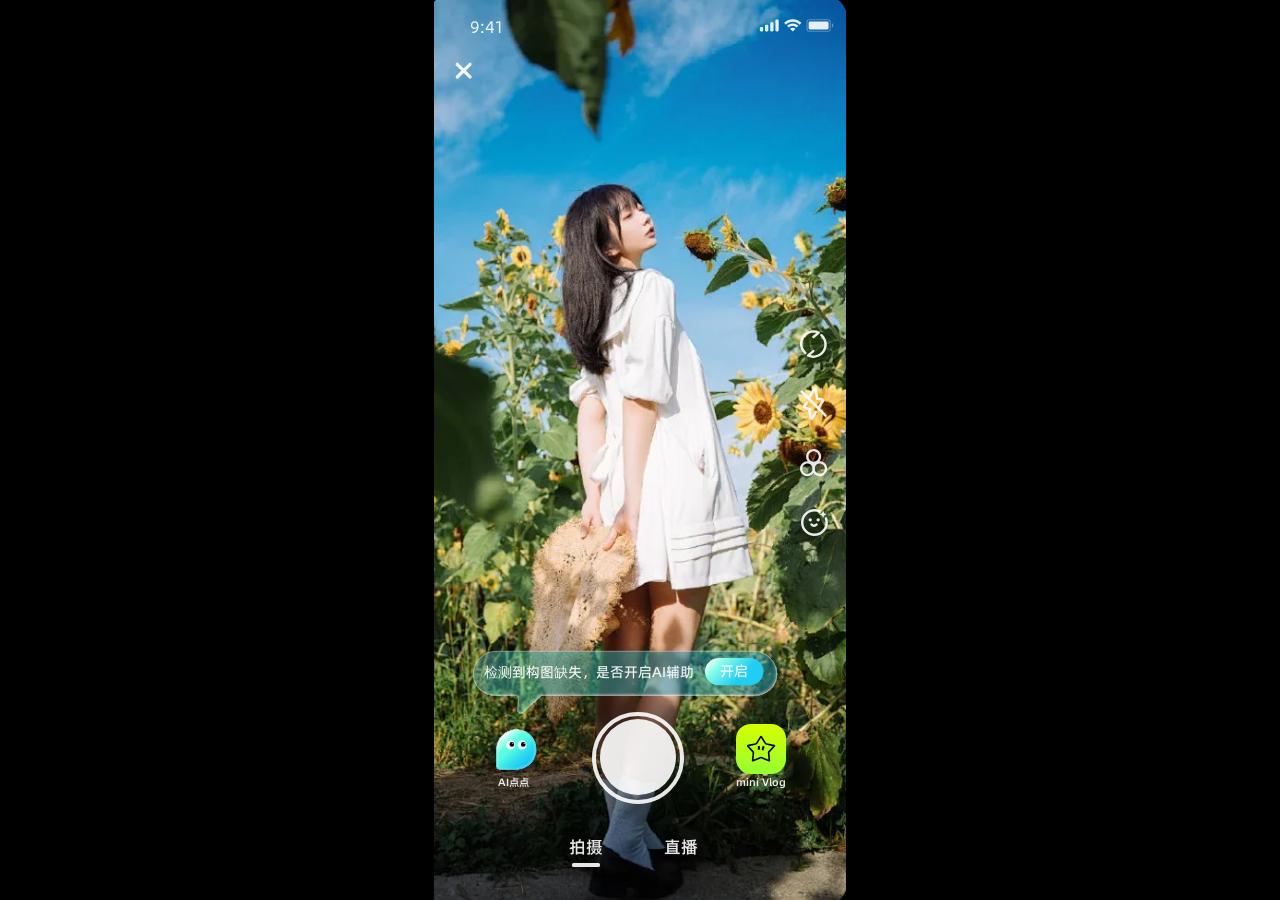
==== commit aab4df98: "内嵌普惠体2.0字体子集：修复手机端固定宽度文本框折行裁字(返回/下一步/选择音乐/字幕删减等)" ====
--- a/index.html
+++ b/index.html
@@ -7,6 +7,8 @@
 <meta name="description" content="AI 点点，来自实际 Figma 设计的移动端构图辅助交互 Demo。" />
 <title>AI 点点 · 把这一刻拍好</title>
 <link rel="icon" href="./assets/icons/19-98.svg" type="image/svg+xml" />
+<link rel="preload" href="./src/styles/fonts/puhuiti2-65-Medium.woff2" as="font" type="font/woff2" crossorigin />
+<link rel="stylesheet" href="./src/styles/fonts.css" />
 <link rel="stylesheet" href="./src/styles/tokens.css" />
 <link rel="stylesheet" href="./src/styles/app.css" />
 <link rel="stylesheet" href="./src/styles/camera-design.css" />
--- a/src/styles/fonts.css
+++ b/src/styles/fonts.css
@@ -0,0 +1,10 @@
+/* 阿里巴巴普惠体 2.0 —— 按项目用字子集化（约 60KB/字重）。
+   设计稿所有像素级文本框都是按这套字体的字宽度量的，
+   手机端若回退到系统字体会变宽，导致固定宽度框内折行/裁字。
+   注意：字体放在 src/styles/fonts/，用相对路径引用，
+   这样 CSS 无论被 <link> 引入还是被内联进 demo.html 都能正确解析。 */
+@font-face{font-family:"Alibaba PuHuiTi 2.0";font-style:normal;font-weight:400;font-display:block;src:url("./fonts/puhuiti2-55-Regular.woff2") format("woff2")}
+@font-face{font-family:"Alibaba PuHuiTi 2.0";font-style:normal;font-weight:500;font-display:block;src:url("./fonts/puhuiti2-65-Medium.woff2") format("woff2")}
+@font-face{font-family:"Alibaba PuHuiTi 2.0";font-style:normal;font-weight:600;font-display:block;src:url("./fonts/puhuiti2-75-SemiBold.woff2") format("woff2")}
+@font-face{font-family:"Alibaba PuHuiTi 2.0";font-style:normal;font-weight:900;font-display:block;src:url("./fonts/puhuiti2-105-Heavy.woff2") format("woff2")}
+@font-face{font-family:"Alibaba PuHuiTi 2.0";font-style:normal;font-weight:900;font-display:block;src:url("./fonts/puhuiti2-115-Black.woff2") format("woff2")}
--- a/src/styles/app.css
+++ b/src/styles/app.css
@@ -14,7 +14,7 @@
 .alignment-area{position:absolute;top:20%;left:15%;width:65%;height:27%;z-index:4}.align-target{position:absolute;left:61%;top:38%;transform:translate(-50%,-50%);width:54px;height:54px;border:1px dashed #e5fff4;border-radius:50%;display:grid;place-items:center;box-shadow:0 0 18px #3edcc64d}.align-target span{width:31px;height:31px;border:1px solid #79f4dc;border-radius:50%}.align-dot{position:absolute;left:28%;top:70%;transform:translate(-50%,-50%);height:48px;width:48px;border-radius:50%;touch-action:none;background:radial-gradient(circle,#d8fff6 0 10%,#5afce2 11% 20%,#5afce230 22% 50%,transparent 53%);filter:drop-shadow(0 0 9px #4af0e6)}.align-dot:active{transform:translate(-50%,-50%)!important}.drag-hint{position:absolute;left:50%;top:100%;transform:translateX(-50%);font-size:10px;white-space:nowrap;text-shadow:0 1px 4px #000;background:#0b28236e;padding:6px 10px;border-radius:20px}
 .countdown{position:absolute;top:36%;left:0;right:0;text-align:center;font-size:90px;font-weight:200;text-shadow:0 3px 24px #0005;z-index:10}
 .live-preview-label,.live-indicator{position:absolute;top:calc(var(--safe-top) + 70px);left:50%;transform:translateX(-50%);font-size:10px;white-space:nowrap;background:#12241a88;border:1px solid #ffffff20;border-radius:20px;padding:7px 11px;display:flex;gap:7px;align-items:center}.live-indicator i{width:5px;height:5px;border-radius:50%;background:#ff6c77;animation:blink 1.8s infinite}.live-indicator time{font-variant-numeric:tabular-nums;letter-spacing:1px}.live-indicator{background:#511d2388}
-.sheet-backdrop{position:absolute;inset:0;background:#0007;backdrop-filter:blur(5px);-webkit-backdrop-filter:blur(5px);z-index:20}.bottom-sheet{position:absolute;bottom:0;left:0;right:0;z-index:21;border-radius:22px 22px 0 0;background:#1a221f;border:1px solid #ffffff15;max-height:86%;display:flex;flex-direction:column;padding:0 20px calc(var(--safe-bottom) + 24px);box-shadow:0 -12px 70px #0004;animation:sheet-in .22s ease-out}.sheet-heading{display:flex;justify-content:space-between;align-items:center;margin-top:8px;gap:10px;flex-shrink:0}.sheet-heading h2{font-size:18px;font-weight:550;letter-spacing:.5px}.sheet-heading .round-button{margin-right:-8px;color:#a0ada5}.sheet-content{overflow-y:auto;overscroll-behavior:contain;padding:10px 0 3px}.sheet-content>p{font-size:12px;color:#a9b7ad;line-height:1.9;margin-bottom:15px}.source-options{display:grid;gap:10px}.source-option{display:flex;align-items:center;gap:15px;text-align:left;padding:16px;background:#ffffff07;border:1px solid #ffffff14;border-radius:12px;min-height:75px}.source-option>svg{color:#90e9d4}.source-option span{font-size:14px}.source-option small{display:block;color:#84998b;font-size:10px;margin-top:6px}.sheet-note{font-size:11px!important;color:#83988a!important;line-height:1.8!important;margin-top:15px;margin-bottom:0!important}.notice{font-size:12px;line-height:1.8;padding:15px;background:#5afce20a;border:1px solid #5afce21a;border-radius:10px;color:#a6c2b3}.notice b{font-size:12px;font-weight:500;color:#c0e9d6}.notice p{font-size:11px;margin-top:6px;line-height:1.9}.help-steps{margin:8px 0 22px;padding-left:22px;font-size:12px;color:#c7d8ce;line-height:2.5}.sheet-actions{display:flex;gap:10px;margin-top:24px}.secondary-button{min-height:44px;padding:0 18px;border:1px solid #ffffff25;border-radius:24px;font-size:12px;color:#b8c7bd}.full-width{width:100%;margin-top:18px}.filter-options{display:flex;gap:12px}.filter-options button{flex:1;padding:8px;border:1px solid #ffffff20;border-radius:10px;font-size:12px}.filter-options button.selected{border-color:var(--mint);background:#5afce210;color:var(--mint)}.filter-preview{display:block;background:url('./assets/figma/a25063dc1590114d04b2432fc040241452d833d8.webp') center 34%/cover;height:100px;border-radius:6px;margin-bottom:10px}.filter-preview.warm{filter:sepia(.18) saturate(1.12) brightness(1.03)}.filter-preview.mono{filter:grayscale(1) contrast(1.08)}.range-label{display:flex;justify-content:space-between;font-size:12px;color:#bed3c5;margin:10px 0 17px}.range-label output{color:var(--mint)}input[type=range]{width:100%;height:44px;accent-color:var(--mint);margin:0;touch-action:pan-x}.photo-grid{display:grid;grid-template-columns:1fr 1fr;gap:12px}.photo-card{background:#ffffff07;position:relative;border-radius:9px;overflow:hidden;padding-bottom:8px}.photo-card>img{width:100%;aspect-ratio:3/4;object-fit:cover}.photo-card>span{display:block;font-size:9px;color:#97b0a0;padding:9px 9px 7px}.photo-card>a{display:flex;justify-content:center;gap:6px;align-items:center;font-size:11px;text-decoration:none;color:var(--mint);min-height:35px}.empty-gallery{display:flex;flex-direction:column;align-items:center;padding:27px 0 35px;color:#698775;gap:14px}.empty-gallery p{color:#c4d5ca;font-size:14px}.empty-gallery small{font-size:11px}
+.sheet-backdrop{position:absolute;inset:0;background:#0007;backdrop-filter:blur(5px);-webkit-backdrop-filter:blur(5px);z-index:20}.bottom-sheet{position:absolute;bottom:0;left:0;right:0;z-index:21;border-radius:22px 22px 0 0;background:#1a221f;border:1px solid #ffffff15;max-height:86%;display:flex;flex-direction:column;padding:0 20px calc(var(--safe-bottom) + 24px);box-shadow:0 -12px 70px #0004;animation:sheet-in .22s ease-out}.sheet-heading{display:flex;justify-content:space-between;align-items:center;margin-top:8px;gap:10px;flex-shrink:0}.sheet-heading h2{font-size:18px;font-weight:550;letter-spacing:.5px}.sheet-heading .round-button{margin-right:-8px;color:#a0ada5}.sheet-content{overflow-y:auto;overscroll-behavior:contain;padding:10px 0 3px}.sheet-content>p{font-size:12px;color:#a9b7ad;line-height:1.9;margin-bottom:15px}.source-options{display:grid;gap:10px}.source-option{display:flex;align-items:center;gap:15px;text-align:left;padding:16px;background:#ffffff07;border:1px solid #ffffff14;border-radius:12px;min-height:75px}.source-option>svg{color:#90e9d4}.source-option span{font-size:14px}.source-option small{display:block;color:#84998b;font-size:10px;margin-top:6px}.sheet-note{font-size:11px!important;color:#83988a!important;line-height:1.8!important;margin-top:15px;margin-bottom:0!important}.notice{font-size:12px;line-height:1.8;padding:15px;background:#5afce20a;border:1px solid #5afce21a;border-radius:10px;color:#a6c2b3}.notice b{font-size:12px;font-weight:500;color:#c0e9d6}.notice p{font-size:11px;margin-top:6px;line-height:1.9}.help-steps{margin:8px 0 22px;padding-left:22px;font-size:12px;color:#c7d8ce;line-height:2.5}.sheet-actions{display:flex;gap:10px;margin-top:24px}.secondary-button{min-height:44px;padding:0 18px;border:1px solid #ffffff25;border-radius:24px;font-size:12px;color:#b8c7bd}.full-width{width:100%;margin-top:18px}.filter-options{display:flex;gap:12px}.filter-options button{flex:1;padding:8px;border:1px solid #ffffff20;border-radius:10px;font-size:12px}.filter-options button.selected{border-color:var(--mint);background:#5afce210;color:var(--mint)}.filter-preview{display:block;background:url('../../assets/figma/a25063dc1590114d04b2432fc040241452d833d8.webp') center 34%/cover;height:100px;border-radius:6px;margin-bottom:10px}.filter-preview.warm{filter:sepia(.18) saturate(1.12) brightness(1.03)}.filter-preview.mono{filter:grayscale(1) contrast(1.08)}.range-label{display:flex;justify-content:space-between;font-size:12px;color:#bed3c5;margin:10px 0 17px}.range-label output{color:var(--mint)}input[type=range]{width:100%;height:44px;accent-color:var(--mint);margin:0;touch-action:pan-x}.photo-grid{display:grid;grid-template-columns:1fr 1fr;gap:12px}.photo-card{background:#ffffff07;position:relative;border-radius:9px;overflow:hidden;padding-bottom:8px}.photo-card>img{width:100%;aspect-ratio:3/4;object-fit:cover}.photo-card>span{display:block;font-size:9px;color:#97b0a0;padding:9px 9px 7px}.photo-card>a{display:flex;justify-content:center;gap:6px;align-items:center;font-size:11px;text-decoration:none;color:var(--mint);min-height:35px}.empty-gallery{display:flex;flex-direction:column;align-items:center;padding:27px 0 35px;color:#698775;gap:14px}.empty-gallery p{color:#c4d5ca;font-size:14px}.empty-gallery small{font-size:11px}
 .toast{position:absolute;z-index:40;bottom:calc(var(--safe-bottom) + 203px);left:50%;transform:translate(-50%,8px);width:max-content;max-width:calc(100% - 36px);font-size:12px;line-height:1.7;padding:11px 16px;border-radius:12px;background:#101d17ed;box-shadow:0 4px 25px #0005;border:1px solid #ffffff1c;color:#d9f4e6;pointer-events:none;opacity:0;transition:opacity .2s,transform .2s;text-align:center}.toast.visible{opacity:1;transform:translate(-50%,0)}.capture-flash{position:absolute;inset:0;background:#fff;pointer-events:none;z-index:35;animation:flash .16s ease-out}
 @keyframes blink{50%{opacity:.35}}@keyframes sheet-in{from{transform:translateY(25px);opacity:.3}to{transform:translateY(0);opacity:1}}@keyframes flash{from{opacity:.8}to{opacity:0}}
 @media(max-width:900px){body{background:#101413}}
--- a/src/styles/video-editor.css
+++ b/src/styles/video-editor.css
@@ -2,7 +2,7 @@
 .video-editor{position:absolute;inset:0;overflow:hidden;background:#000}
 .editor-layer{position:absolute;pointer-events:none;box-sizing:border-box}
 .editor-layer img{position:absolute;max-width:none;transform:scale(var(--editor-scale));transform-origin:top left}
-.editor-text{font-family:var(--font);line-height:1.35;white-space:pre-wrap;overflow:hidden}
+.editor-text{font-family:var(--font);line-height:1.35;white-space:pre-wrap}
 .editor-hit{position:absolute;left:calc(var(--hx) * var(--eu) - max(44px,var(--hw) * var(--eu))/2);top:calc(var(--hy) * var(--eu) - max(44px,var(--hh) * var(--eu))/2);width:max(44px,calc(var(--hw) * var(--eu)));height:max(44px,calc(var(--hh) * var(--eu)));background:transparent;border:0;padding:0;z-index:5}
 .editor-hit:active{background:#ffffff12;transform:none}
 .editor-prompt{pointer-events:auto;background:transparent;border:0;color:#eee;padding:0;z-index:6;outline:none!important;font-family:var(--font)}
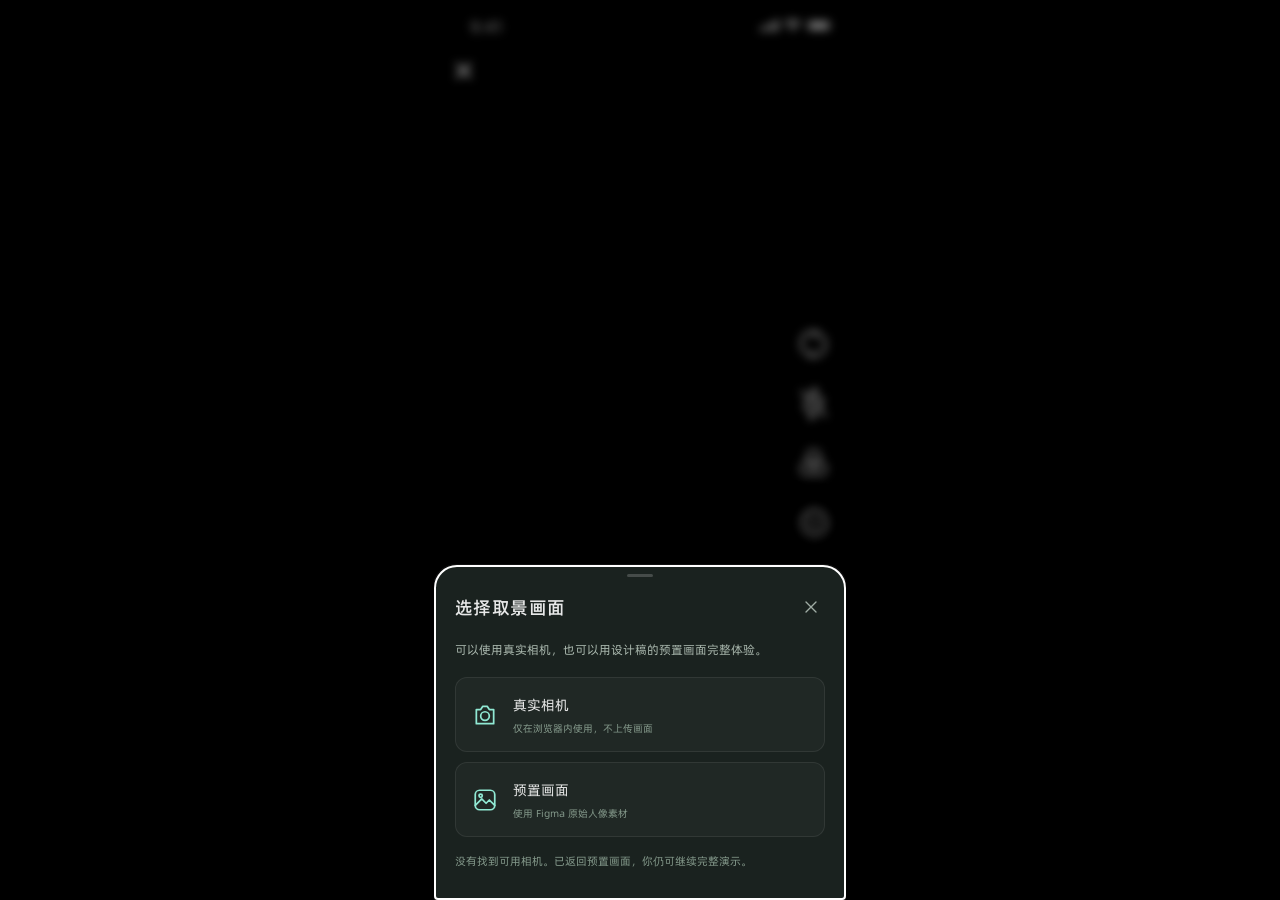
==== commit 43120113: "新版拍摄链路：照片编辑器(AI修图/滤镜/文字/贴纸/裁切) + 运动对齐引导；photo-editor素材纳入webp优化，字体子集补25个新字符" ====
--- a/index.html
+++ b/index.html
@@ -13,6 +13,7 @@
 <link rel="stylesheet" href="./src/styles/app.css" />
 <link rel="stylesheet" href="./src/styles/camera-design.css" />
 <link rel="stylesheet" href="./src/styles/assist-design.css" />
+<link rel="stylesheet" href="./src/styles/photo-editor.css" />
 <link rel="preload" href="./assets/figma/a25063dc1590114d04b2432fc040241452d833d8.webp" as="image" />
 <script type="module" src="./src/entry.js"></script>
 <link rel="stylesheet" href="./src/styles/video-editor.css" />
--- a/src/styles/photo-editor.css
+++ b/src/styles/photo-editor.css
@@ -0,0 +1,7 @@
+.photo-editor{position:absolute;inset:0;z-index:20;background:#1a191e;overflow:hidden}
+.photo-editor>span,.photo-editor>button{position:absolute}
+.photo-editor>span{pointer-events:none;z-index:2}
+.photo-editor>span img{position:absolute;max-width:none}
+.photo-editor .photo-result{position:absolute;left:0;top:11%;width:100%;height:70%;object-fit:contain;background:#1a191e;z-index:1}
+.photo-editor>button{background:transparent;border:0;min-width:44px;min-height:44px;z-index:3;padding:0}
+.photo-editor>button:active{background:#ffffff18}
